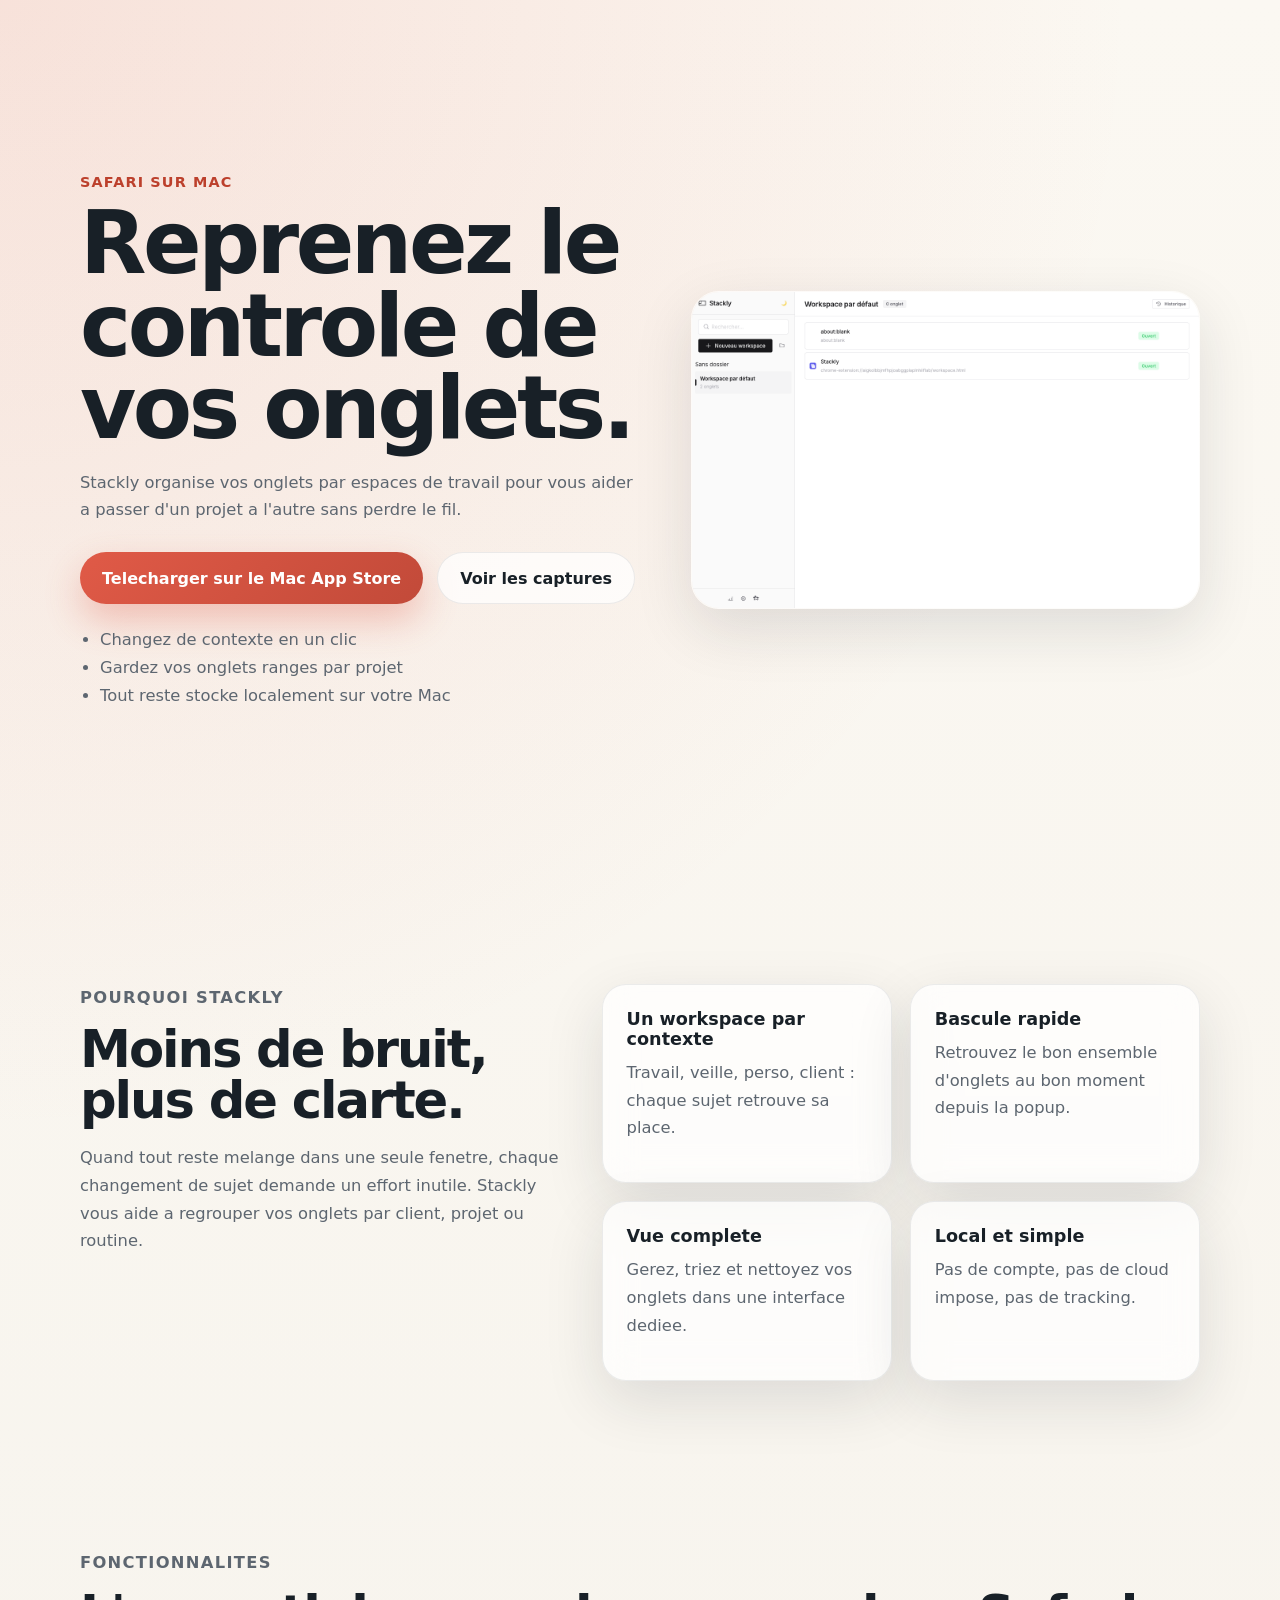
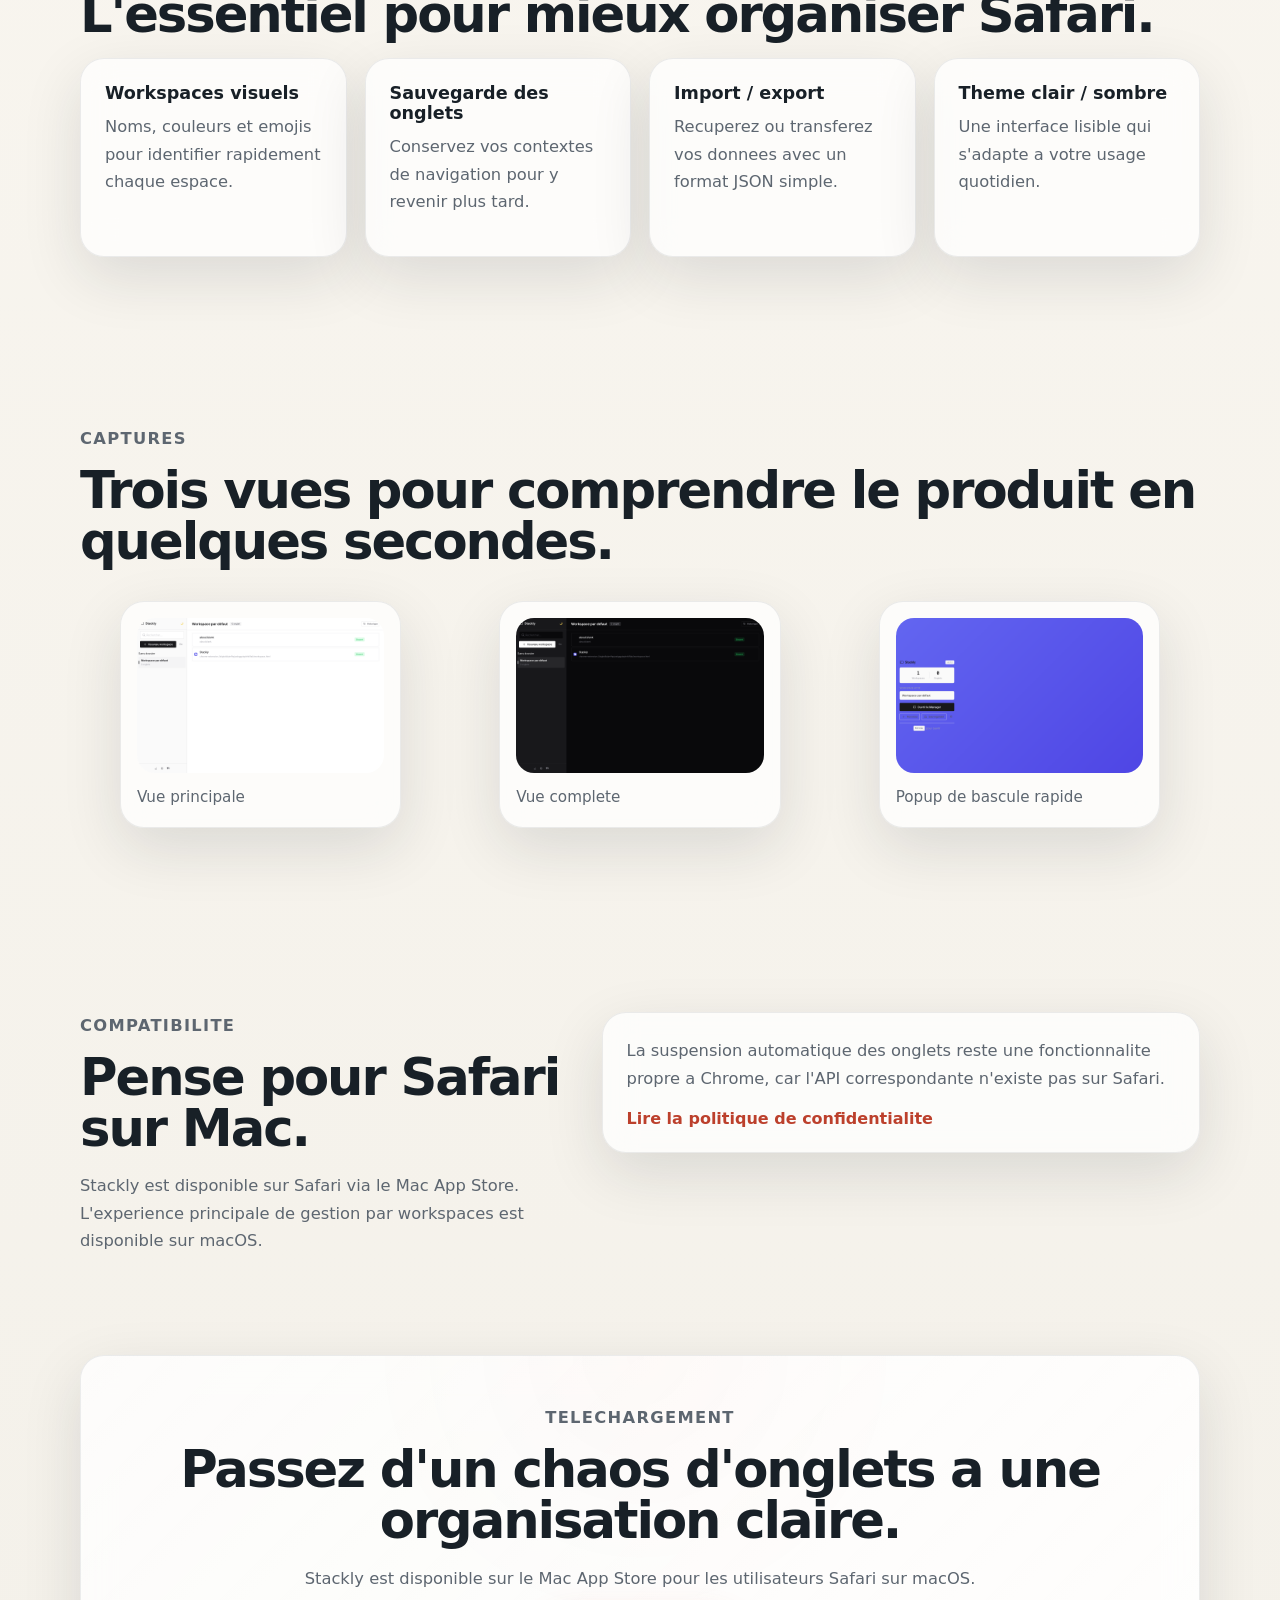
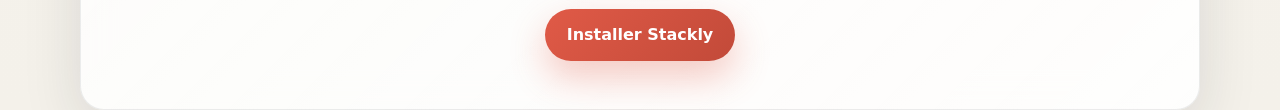
==== index.html @ fd1121e1 "Create public Stackly landing site" ====
<!doctype html>
<html lang="fr">
  <head>
    <meta charset="UTF-8" />
    <meta name="viewport" content="width=device-width, initial-scale=1.0" />
    <title>Stackly | Organisez vos onglets Safari par workspaces</title>
    <meta
      name="description"
      content="Stackly organise vos onglets Safari par espaces de travail pour vous aider a changer de contexte rapidement sur Mac."
    />
    <link rel="icon" href="assets/icon128.png" />
    <link rel="stylesheet" href="styles.css" />
  </head>
  <body>
    <header class="hero">
      <div class="hero-copy">
        <p class="eyebrow">Safari sur Mac</p>
        <h1>Reprenez le controle de vos onglets.</h1>
        <p class="lede">
          Stackly organise vos onglets par espaces de travail pour vous aider a passer
          d'un projet a l'autre sans perdre le fil.
        </p>
        <div class="hero-actions">
          <a
            class="button button-primary"
            href="https://apps.apple.com/fr/app/stackly/id6759226108?mt=12"
            >Telecharger sur le Mac App Store</a
          >
          <a class="button button-secondary" href="#captures">Voir les captures</a>
        </div>
        <ul class="hero-points">
          <li>Changez de contexte en un clic</li>
          <li>Gardez vos onglets ranges par projet</li>
          <li>Tout reste stocke localement sur votre Mac</li>
        </ul>
      </div>
      <div class="hero-visual">
        <img src="assets/screenshots/screenshot-light.png" alt="Vue principale de Stackly" />
      </div>
    </header>

    <main>
      <section class="section section-grid">
        <div>
          <p class="section-label">Pourquoi Stackly</p>
          <h2>Moins de bruit, plus de clarte.</h2>
          <p>
            Quand tout reste melange dans une seule fenetre, chaque changement de sujet
            demande un effort inutile. Stackly vous aide a regrouper vos onglets par
            client, projet ou routine.
          </p>
        </div>
        <div class="feature-grid">
          <article class="card">
            <h3>Un workspace par contexte</h3>
            <p>Travail, veille, perso, client : chaque sujet retrouve sa place.</p>
          </article>
          <article class="card">
            <h3>Bascule rapide</h3>
            <p>Retrouvez le bon ensemble d'onglets au bon moment depuis la popup.</p>
          </article>
          <article class="card">
            <h3>Vue complete</h3>
            <p>Gerez, triez et nettoyez vos onglets dans une interface dediee.</p>
          </article>
          <article class="card">
            <h3>Local et simple</h3>
            <p>Pas de compte, pas de cloud impose, pas de tracking.</p>
          </article>
        </div>
      </section>

      <section class="section">
        <p class="section-label">Fonctionnalites</p>
        <h2>L'essentiel pour mieux organiser Safari.</h2>
        <div class="benefits">
          <div class="benefit">
            <h3>Workspaces visuels</h3>
            <p>Noms, couleurs et emojis pour identifier rapidement chaque espace.</p>
          </div>
          <div class="benefit">
            <h3>Sauvegarde des onglets</h3>
            <p>Conservez vos contextes de navigation pour y revenir plus tard.</p>
          </div>
          <div class="benefit">
            <h3>Import / export</h3>
            <p>Recuperez ou transferez vos donnees avec un format JSON simple.</p>
          </div>
          <div class="benefit">
            <h3>Theme clair / sombre</h3>
            <p>Une interface lisible qui s'adapte a votre usage quotidien.</p>
          </div>
        </div>
      </section>

      <section id="captures" class="section">
        <p class="section-label">Captures</p>
        <h2>Trois vues pour comprendre le produit en quelques secondes.</h2>
        <div class="screens">
          <figure class="screen-card">
            <img src="assets/screenshots/screenshot-light.png" alt="Vue claire de Stackly" />
            <figcaption>Vue principale</figcaption>
          </figure>
          <figure class="screen-card">
            <img src="assets/screenshots/screenshot-dark.png" alt="Vue sombre de Stackly" />
            <figcaption>Vue complete</figcaption>
          </figure>
          <figure class="screen-card">
            <img src="assets/screenshots/screenshot-popup.png" alt="Popup de Stackly" />
            <figcaption>Popup de bascule rapide</figcaption>
          </figure>
        </div>
      </section>

      <section class="section section-grid">
        <div>
          <p class="section-label">Compatibilite</p>
          <h2>Pense pour Safari sur Mac.</h2>
          <p>
            Stackly est disponible sur Safari via le Mac App Store. L'experience
            principale de gestion par workspaces est disponible sur macOS.
          </p>
        </div>
        <div class="note">
          <p>
            La suspension automatique des onglets reste une fonctionnalite propre a
            Chrome, car l'API correspondante n'existe pas sur Safari.
          </p>
          <a href="privacy.html">Lire la politique de confidentialite</a>
        </div>
      </section>

      <section class="section cta">
        <p class="section-label">Telechargement</p>
        <h2>Passez d'un chaos d'onglets a une organisation claire.</h2>
        <p>
          Stackly est disponible sur le Mac App Store pour les utilisateurs Safari sur
          macOS.
        </p>
        <a
          class="button button-primary"
          href="https://apps.apple.com/fr/app/stackly/id6759226108?mt=12"
          >Installer Stackly</a
        >
      </section>
    </main>
  </body>
</html>
---- styles.css ----
:root {
  color-scheme: light;
  --bg: #f4f1ea;
  --panel: rgba(255, 255, 255, 0.72);
  --panel-strong: #ffffff;
  --ink: #182027;
  --muted: #5d6670;
  --line: rgba(24, 32, 39, 0.08);
  --accent: #e05a47;
  --accent-strong: #bc402c;
  --shadow: 0 20px 60px rgba(24, 32, 39, 0.12);
  --radius: 24px;
}

* {
  box-sizing: border-box;
}

html {
  scroll-behavior: smooth;
}

body {
  margin: 0;
  font-family:
    Inter, ui-sans-serif, system-ui, -apple-system, BlinkMacSystemFont, "Segoe UI",
    sans-serif;
  color: var(--ink);
  background:
    radial-gradient(circle at top left, rgba(224, 90, 71, 0.14), transparent 32%),
    linear-gradient(180deg, #fbf8f2 0%, var(--bg) 100%);
}

img {
  display: block;
  max-width: 100%;
}

a {
  color: inherit;
}

.hero,
.section {
  width: min(1120px, calc(100% - 48px));
  margin: 0 auto;
}

.hero {
  display: grid;
  grid-template-columns: 1.05fr 0.95fr;
  gap: 48px;
  align-items: center;
  min-height: 100vh;
  padding: 64px 0;
}

.eyebrow,
.section-label {
  margin: 0 0 12px;
  color: var(--accent-strong);
  font-size: 0.9rem;
  font-weight: 700;
  letter-spacing: 0.08em;
  text-transform: uppercase;
}

h1,
h2,
h3,
p,
ul {
  margin-top: 0;
}

h1 {
  font-size: clamp(3rem, 7vw, 5.4rem);
  line-height: 0.95;
  letter-spacing: -0.04em;
  margin-bottom: 20px;
}

h2 {
  font-size: clamp(2rem, 4vw, 3.2rem);
  line-height: 1;
  letter-spacing: -0.04em;
  margin-bottom: 18px;
}

h3 {
  font-size: 1.1rem;
  margin-bottom: 10px;
}

.lede,
.section p,
.card p,
.benefit p,
.note p,
figcaption,
.hero-points {
  color: var(--muted);
  font-size: 1.02rem;
  line-height: 1.7;
}

.hero-actions {
  display: flex;
  gap: 14px;
  flex-wrap: wrap;
  margin: 28px 0 22px;
}

.button {
  display: inline-flex;
  align-items: center;
  justify-content: center;
  min-height: 52px;
  padding: 0 22px;
  border-radius: 999px;
  font-weight: 700;
  text-decoration: none;
  transition:
    transform 150ms ease,
    box-shadow 150ms ease,
    background-color 150ms ease;
}

.button:hover {
  transform: translateY(-1px);
}

.button-primary {
  color: #fff;
  background: linear-gradient(135deg, var(--accent) 0%, #c24a39 100%);
  box-shadow: 0 16px 36px rgba(224, 90, 71, 0.32);
}

.button-secondary {
  background: rgba(255, 255, 255, 0.72);
  border: 1px solid rgba(24, 32, 39, 0.08);
}

.hero-points {
  padding-left: 20px;
}

.hero-visual img {
  border-radius: 28px;
  box-shadow: var(--shadow);
  border: 1px solid rgba(255, 255, 255, 0.65);
}

.section {
  padding: 84px 0;
}

.section-grid {
  display: grid;
  grid-template-columns: 0.9fr 1.1fr;
  gap: 32px;
  align-items: start;
}

.feature-grid,
.screens,
.benefits {
  display: grid;
  gap: 18px;
}

.feature-grid {
  grid-template-columns: repeat(2, minmax(0, 1fr));
}

.benefits {
  grid-template-columns: repeat(4, minmax(0, 1fr));
}

.screens {
  grid-template-columns: repeat(3, minmax(0, 1fr));
}

.card,
.benefit,
.screen-card,
.note,
.cta {
  background: var(--panel);
  backdrop-filter: blur(16px);
  border: 1px solid var(--line);
  border-radius: var(--radius);
  box-shadow: var(--shadow);
}

.card,
.benefit,
.note,
.cta {
  padding: 24px;
}

.screen-card {
  padding: 16px;
}

.screen-card img {
  border-radius: 18px;
  margin-bottom: 12px;
}

figcaption {
  font-size: 0.95rem;
}

.note a {
  color: var(--accent-strong);
  font-weight: 700;
  text-decoration: none;
}

.cta {
  text-align: center;
  padding: 48px 32px;
  background:
    linear-gradient(135deg, rgba(255, 255, 255, 0.78), rgba(255, 255, 255, 0.88)),
    radial-gradient(circle at top, rgba(224, 90, 71, 0.12), transparent 42%);
}

@media (max-width: 980px) {
  .hero,
  .section-grid,
  .benefits,
  .screens,
  .feature-grid {
    grid-template-columns: 1fr;
  }

  .hero {
    min-height: auto;
    padding-top: 48px;
  }
}

@media (max-width: 640px) {
  .hero,
  .section {
    width: min(100% - 28px, 1120px);
  }

  h1 {
    font-size: 2.9rem;
  }

  .button {
    width: 100%;
  }

  .cta {
    padding: 36px 22px;
  }
}
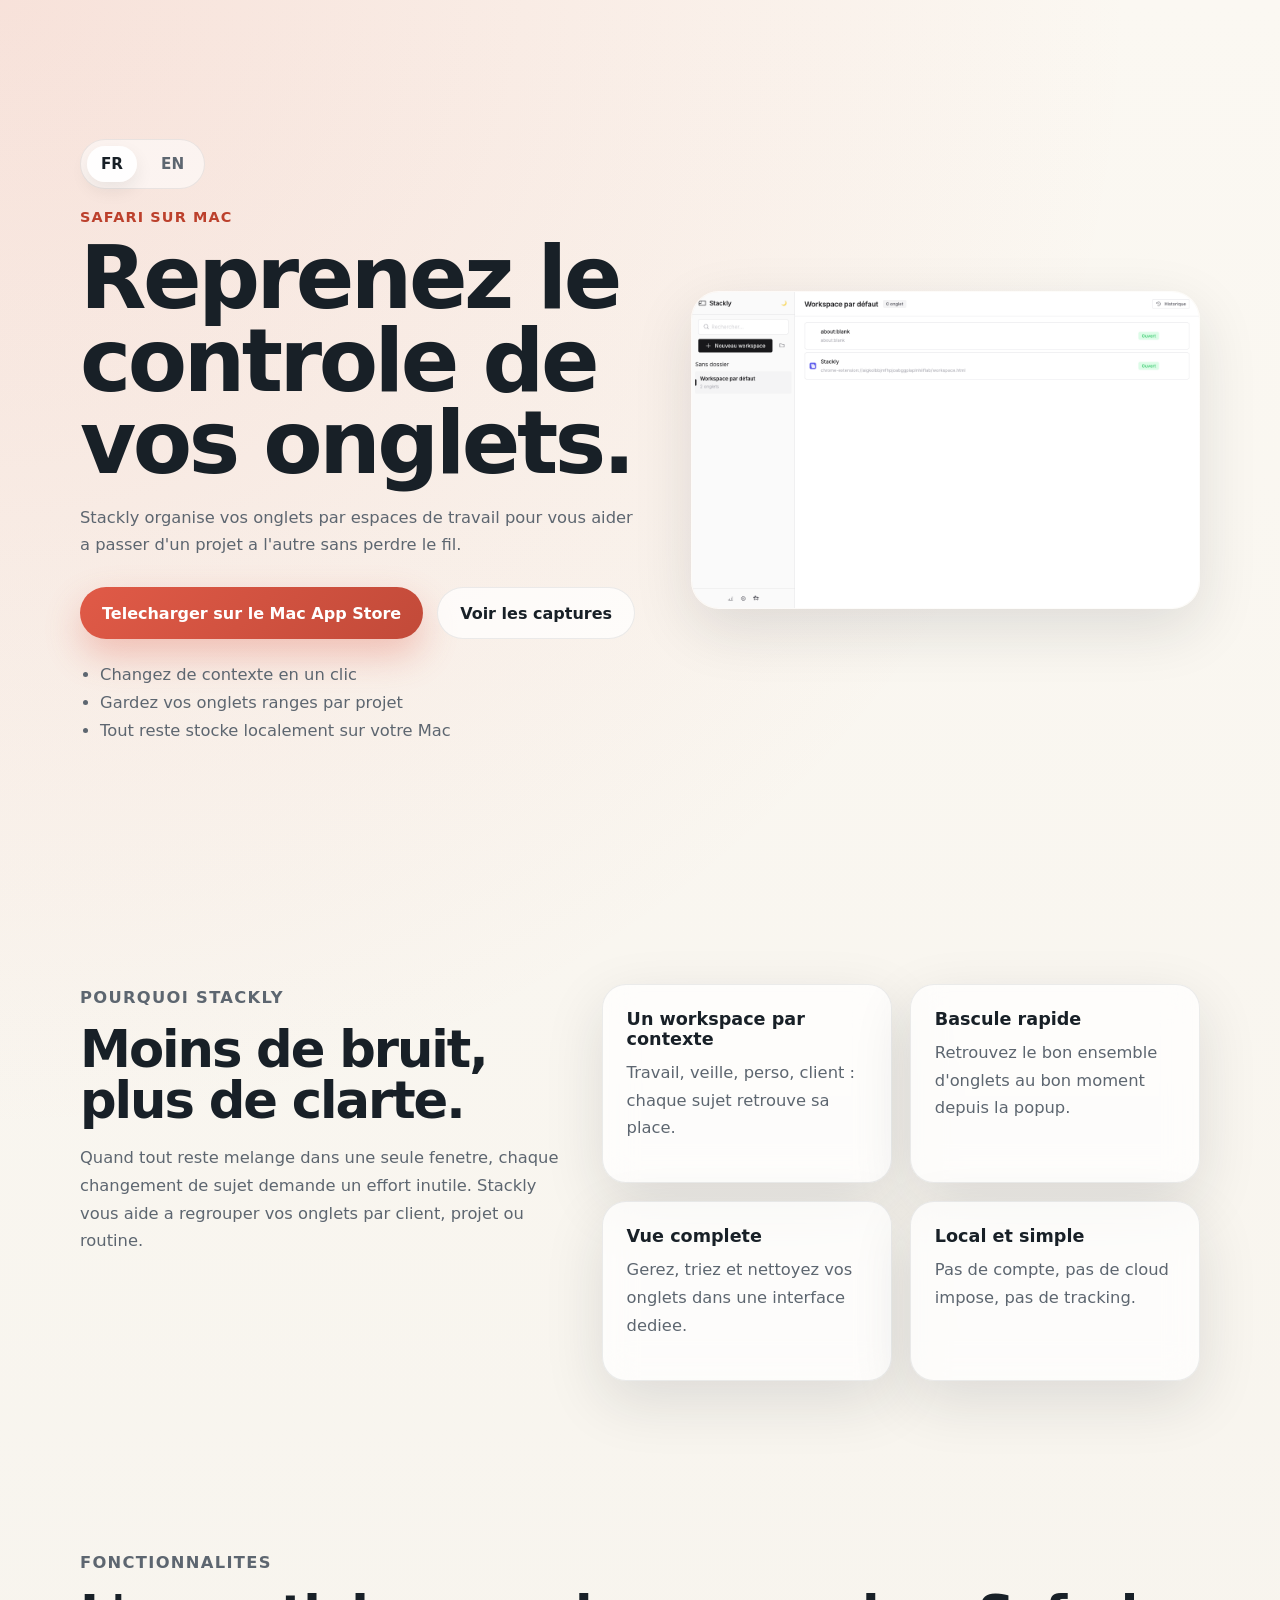
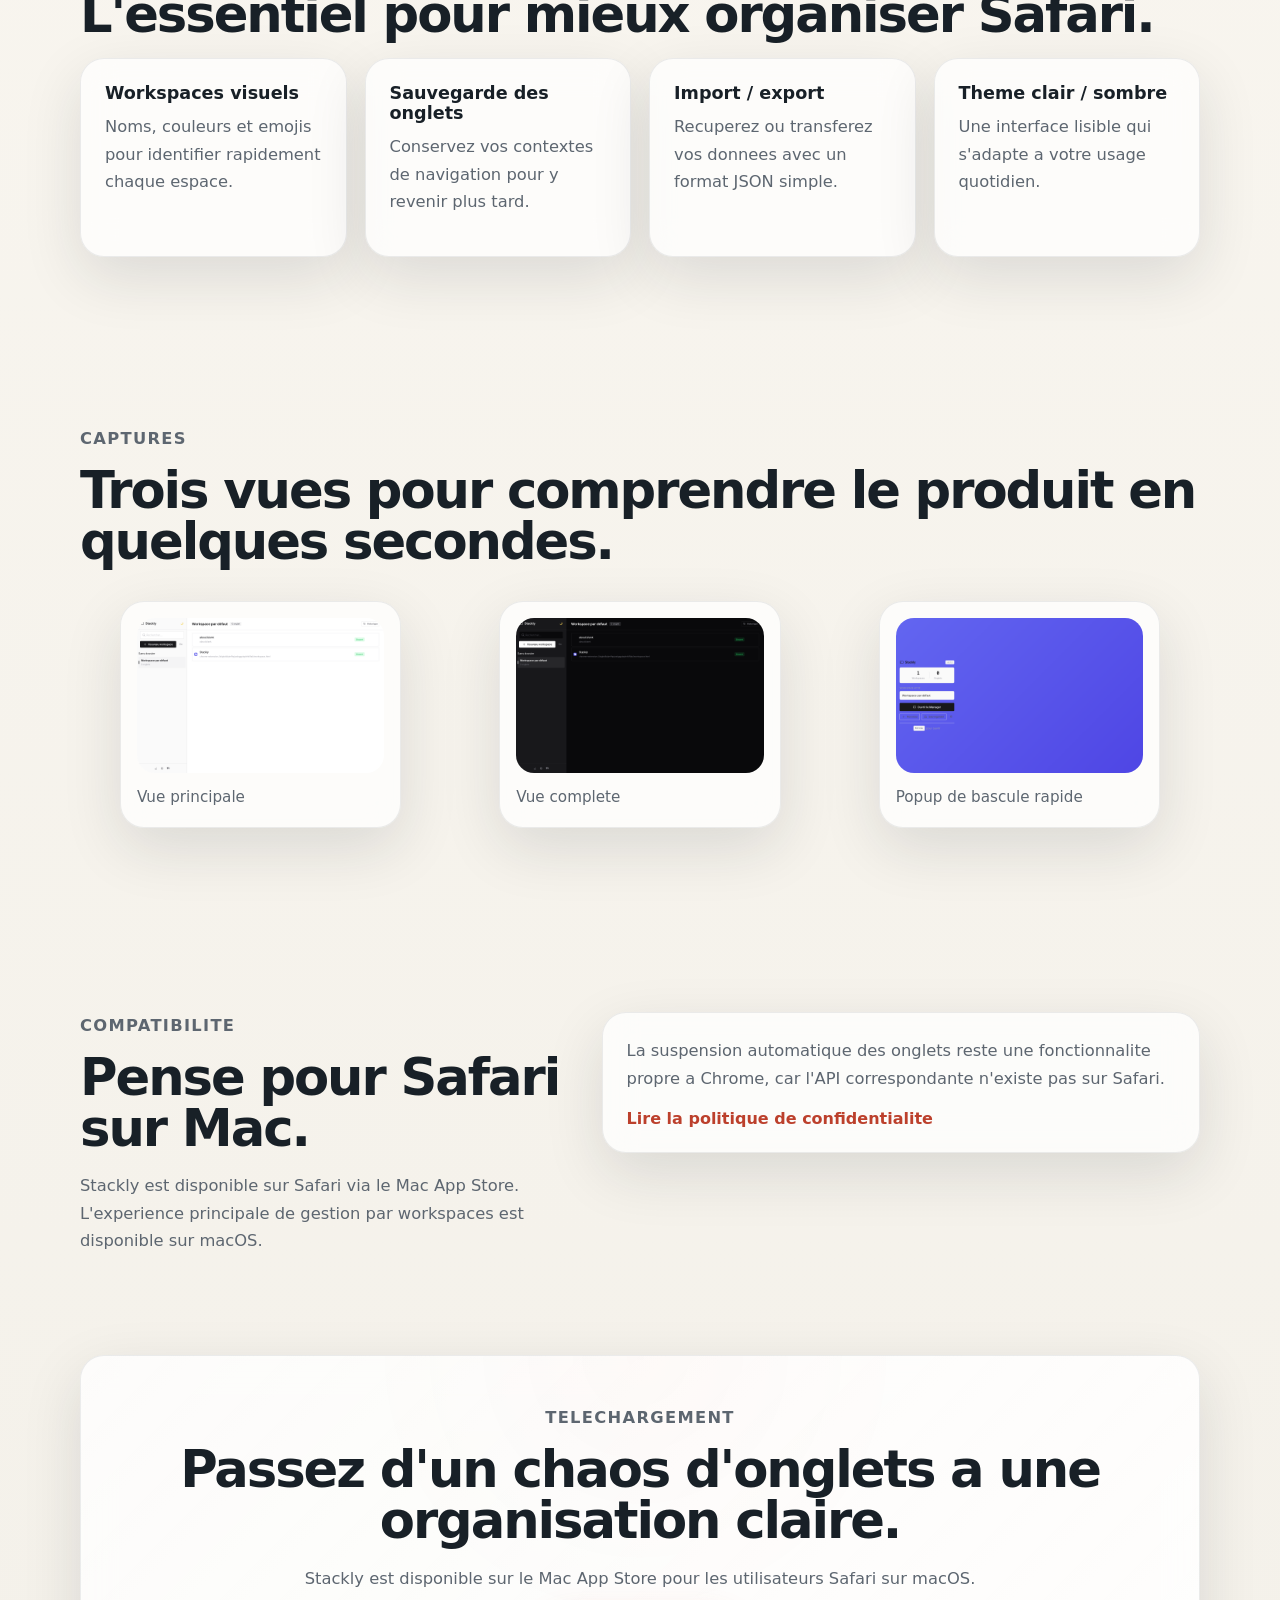
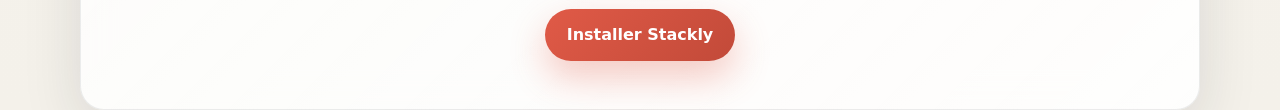
==== commit 97ff5750: "Add English pages to public site" ====
--- a/index.html
+++ b/index.html
@@ -9,11 +9,21 @@
       content="Stackly organise vos onglets Safari par espaces de travail pour vous aider a changer de contexte rapidement sur Mac."
     />
     <link rel="icon" href="assets/icon128.png" />
+    <link rel="alternate" hreflang="fr" href="https://ultraviolettes.github.io/stackly-app/" />
+    <link
+      rel="alternate"
+      hreflang="en"
+      href="https://ultraviolettes.github.io/stackly-app/en/"
+    />
     <link rel="stylesheet" href="styles.css" />
   </head>
   <body>
     <header class="hero">
       <div class="hero-copy">
+        <nav class="lang-switch" aria-label="Choix de langue">
+          <a class="lang-link is-active" href="./">FR</a>
+          <a class="lang-link" href="en/">EN</a>
+        </nav>
         <p class="eyebrow">Safari sur Mac</p>
         <h1>Reprenez le controle de vos onglets.</h1>
         <p class="lede">
--- a/styles.css
+++ b/styles.css
@@ -65,6 +65,36 @@
   text-transform: uppercase;
 }
 
+.lang-switch {
+  display: inline-flex;
+  gap: 10px;
+  margin-bottom: 20px;
+  padding: 6px;
+  border: 1px solid var(--line);
+  border-radius: 999px;
+  background: rgba(255, 255, 255, 0.55);
+}
+
+.lang-link {
+  display: inline-flex;
+  align-items: center;
+  justify-content: center;
+  min-width: 44px;
+  min-height: 36px;
+  padding: 0 14px;
+  border-radius: 999px;
+  color: var(--muted);
+  font-size: 0.95rem;
+  font-weight: 700;
+  text-decoration: none;
+}
+
+.lang-link.is-active {
+  color: var(--ink);
+  background: rgba(255, 255, 255, 0.92);
+  box-shadow: 0 8px 18px rgba(24, 32, 39, 0.08);
+}
+
 h1,
 h2,
 h3,
